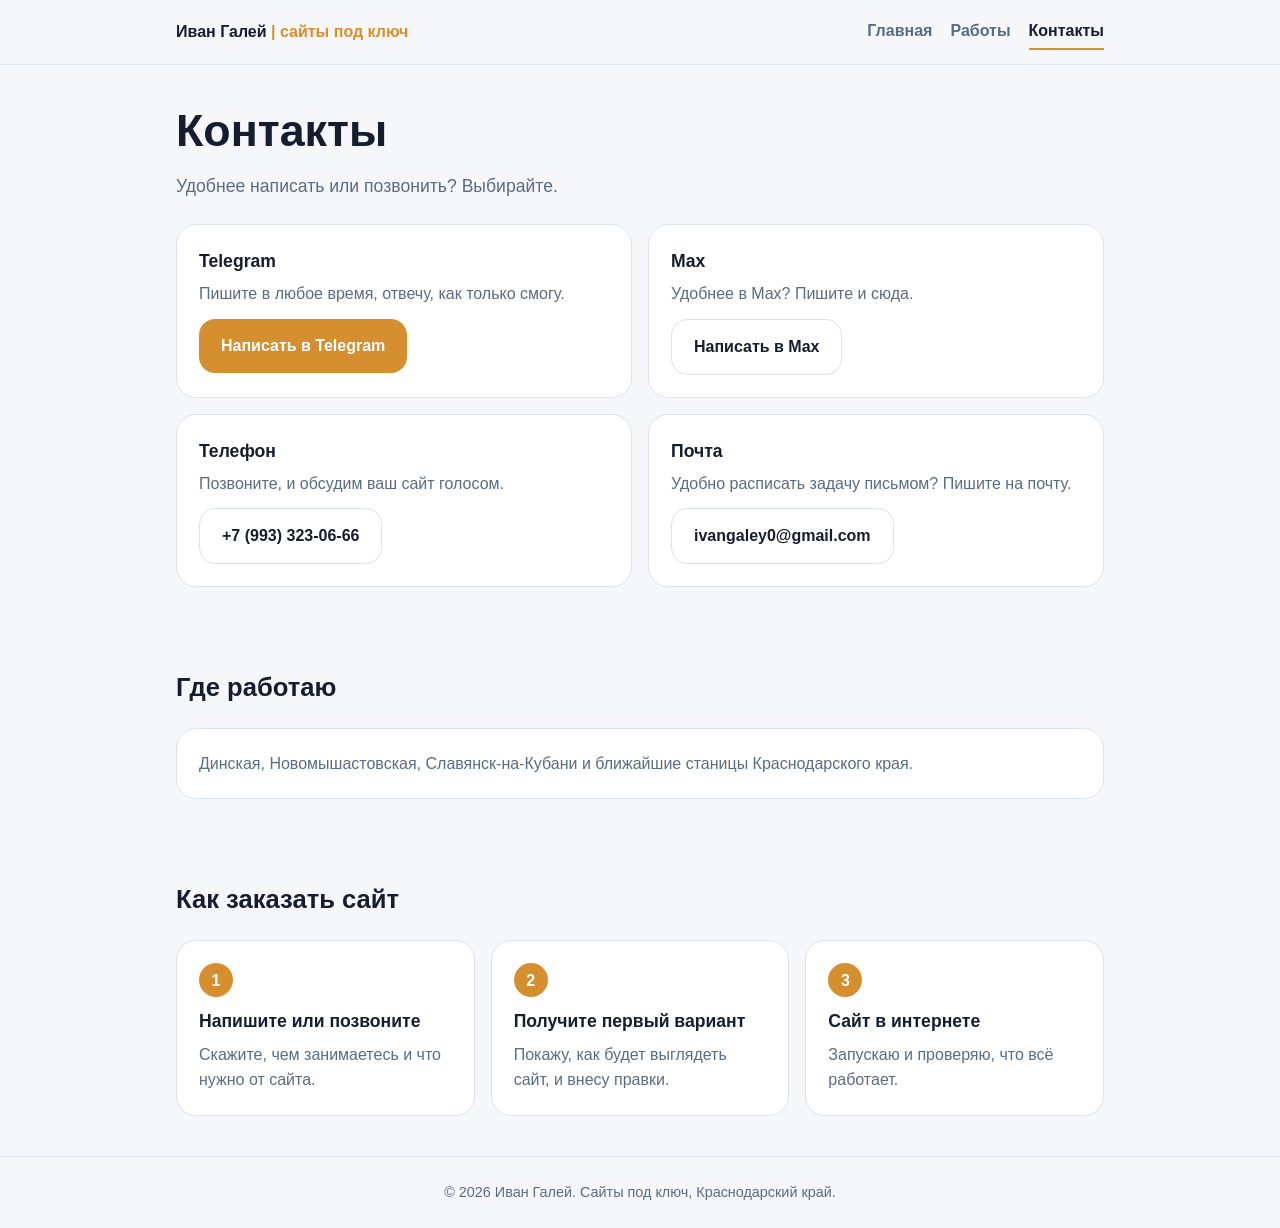
==== kontakty.html @ 56a94ce1 "Add files via upload" ====
<!DOCTYPE html>
<html lang="ru">
<head>
  <meta charset="utf-8">
  <meta name="viewport" content="width=device-width, initial-scale=1">
  <title>Контакты | Иван Галей, сайты под ключ</title>
  <meta name="description" content="Как связаться со мной: Telegram и телефон. Работаю в Динской, Новомышастовской, Славянске-на-Кубани и по округе.">
  <link rel="stylesheet" href="style.css">
</head>
<body>

<header>
  <div class="wrap">
    <a class="logo" href="index.html">Иван Галей <span>| сайты под ключ</span></a>
    <nav>
      <a href="index.html">Главная</a>
      <a href="raboty.html">Работы</a>
      <a class="active" href="kontakty.html">Контакты</a>
    </nav>
  </div>
</header>

<main class="wrap">

  <section>
    <h1>Контакты</h1>
    <p class="lead">Удобнее написать или позвонить? Выбирайте.</p>

    <div class="grid two">
      <div class="card">
        <h3>Telegram</h3>
        <p style="margin-bottom:12px">Пишите в любое время, отвечу, как только смогу.</p>
        <a class="btn" href="https://t.me/wank_323">Написать в Telegram</a>
      </div>
      <div class="card">
        <h3>Max</h3>
        <p style="margin-bottom:12px">Удобнее в Max? Пишите и сюда.</p>
        <a class="btn secondary" href="https://max.ru/u/f9LHodD0cOKSX7yw3_mEOk334DmVVaqaBVZtQYjm__lj0K4Vih-qZrPUJ2M">Написать в Max</a>
      </div>
      <div class="card">
        <h3>Телефон</h3>
        <p style="margin-bottom:12px">Позвоните, и обсудим ваш сайт голосом.</p>
        <a class="btn secondary" href="tel:+79933230666">+7 (993) 323-06-66</a>
      </div>
      <div class="card">
        <h3>Почта</h3>
        <p style="margin-bottom:12px">Удобно расписать задачу письмом? Пишите на почту.</p>
        <a class="btn secondary" href="mailto:ivangaley0@gmail.com">ivangaley0@gmail.com</a>
      </div>
    </div>
  </section>

  <section>
    <h2>Где работаю</h2>
    <div class="card">
      <p>Динская, Новомышастовская, Славянск-на-Кубани и ближайшие станицы Краснодарского края.</p>
    </div>
  </section>

  <section>
    <h2>Как заказать сайт</h2>
    <div class="grid three">
      <div class="card">
        <div class="step-num">1</div>
        <h3>Напишите или позвоните</h3>
        <p>Скажите, чем занимаетесь и что нужно от сайта.</p>
      </div>
      <div class="card">
        <div class="step-num">2</div>
        <h3>Получите первый вариант</h3>
        <p>Покажу, как будет выглядеть сайт, и внесу правки.</p>
      </div>
      <div class="card">
        <div class="step-num">3</div>
        <h3>Сайт в интернете</h3>
        <p>Запускаю и проверяю, что всё работает.</p>
      </div>
    </div>
  </section>

</main>

<footer>
  <div class="wrap">© 2026 Иван Галей. Сайты под ключ, Краснодарский край.</div>
</footer>

</body>
</html>
---- style.css ----
/* ===== ЦВЕТА: меняй только здесь ===== */
:root {
  --bg: #f6f7fb;          /* фон страницы */
  --bg-card: #ffffff;     /* фон карточек */
  --text: #151d2e;        /* заголовки и основной текст */
  --text-muted: #5a6b84;  /* второстепенный текст */
  --accent: #d68f2f;      /* оранжевый акцент (кнопки, выделения) */
  --accent-text: #ffffff; /* текст на оранжевых кнопках */
  --border: #dde3ee;      /* линии и рамки */
}

* { box-sizing: border-box; margin: 0; padding: 0; }

html { scroll-behavior: smooth; }

body {
  background: var(--bg);
  color: var(--text);
  font-family: -apple-system, "Segoe UI", Roboto, Arial, sans-serif;
  line-height: 1.6;
}

.wrap { max-width: 960px; margin: 0 auto; padding: 0 16px; }

/* ===== Шапка и меню ===== */
header {
  border-bottom: 1px solid var(--border);
  position: sticky;
  top: 0;
  background: var(--bg);
  z-index: 10;
}
header .wrap {
  display: flex;
  flex-wrap: wrap;
  align-items: center;
  justify-content: space-between;
  gap: 8px 16px;
  padding-top: 14px;
  padding-bottom: 14px;
}
.logo { font-weight: 800; color: var(--text); text-decoration: none; }
.logo span { color: var(--accent); }
nav { display: flex; gap: 18px; }
nav a {
  color: var(--text-muted);
  text-decoration: none;
  font-weight: 600;
  padding: 4px 0;
  border-bottom: 2px solid transparent;
}
nav a:hover { color: var(--text); }
nav a.active { color: var(--text); border-bottom-color: var(--accent); }

/* ===== Общие блоки ===== */
section { padding: 40px 0; }
h1 { font-size: 2.1rem; line-height: 1.15; font-weight: 800; margin-bottom: 16px; }
h1 em { color: var(--accent); font-style: normal; }
h2 { font-size: 1.6rem; font-weight: 800; margin-bottom: 20px; }
h3 { font-size: 1.1rem; font-weight: 700; margin-bottom: 6px; }
p { color: var(--text-muted); }
.lead { font-size: 1.1rem; max-width: 640px; margin-bottom: 24px; }

.buttons { display: flex; flex-wrap: wrap; gap: 12px; }
.btn {
  display: inline-block;
  padding: 14px 22px;
  border-radius: 16px;
  background: var(--accent);
  color: var(--accent-text);
  text-decoration: none;
  font-weight: 700;
}
.btn.secondary {
  background: var(--bg-card);
  color: var(--text);
  border: 1px solid var(--border);
}
.btn:hover { opacity: 0.9; }

.grid { display: grid; gap: 16px; grid-template-columns: 1fr; }
.card {
  background: var(--bg-card);
  border: 1px solid var(--border);
  border-radius: 20px;
  padding: 22px;
}
.tag {
  display: inline-block;
  font-size: 0.8rem;
  font-weight: 600;
  color: var(--accent);
  border: 1px solid var(--accent);
  border-radius: 999px;
  padding: 2px 10px;
  margin-bottom: 10px;
}
.step-num {
  display: inline-flex;
  align-items: center;
  justify-content: center;
  width: 34px;
  height: 34px;
  border-radius: 50%;
  background: var(--accent);
  color: var(--accent-text);
  font-weight: 800;
  margin-bottom: 10px;
}
.cta { text-align: center; }
.cta .buttons { justify-content: center; }
.cta p { margin-bottom: 20px; }

footer {
  border-top: 1px solid var(--border);
  padding: 24px 0;
  text-align: center;
  color: var(--text-muted);
  font-size: 0.9rem;
}

@media (min-width: 640px) {
  .grid.two { grid-template-columns: 1fr 1fr; }
  .grid.three { grid-template-columns: 1fr 1fr 1fr; }
  .grid.four { grid-template-columns: 1fr 1fr; }
  h1 { font-size: 2.8rem; }
}
@media (min-width: 900px) {
  .grid.four { grid-template-columns: repeat(4, 1fr); }
}
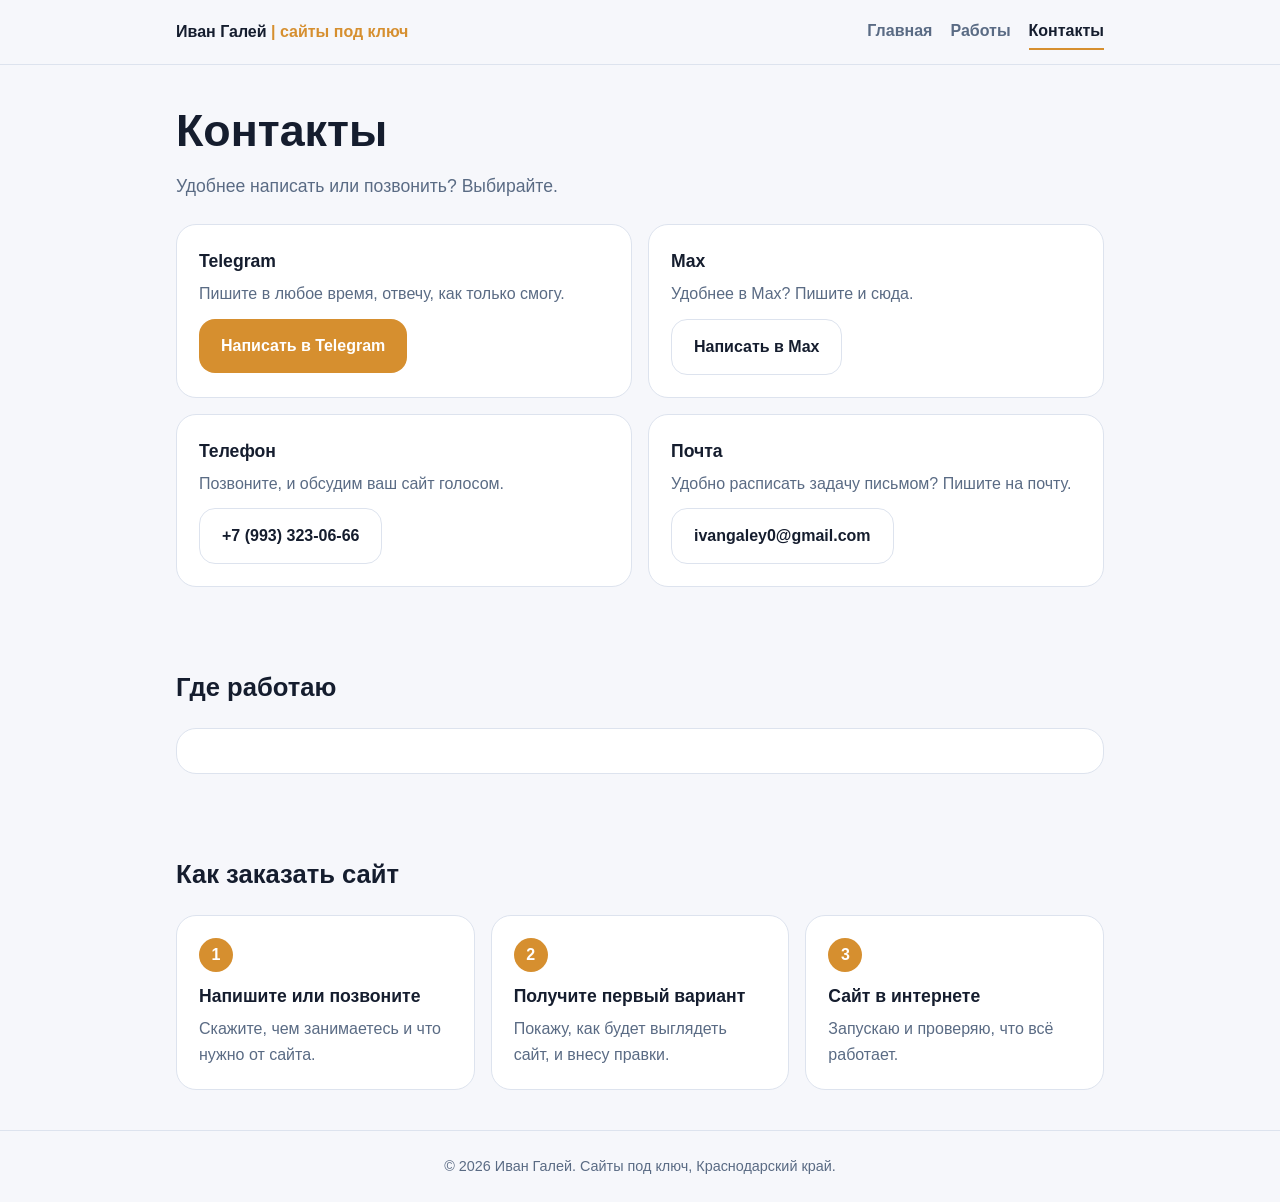
==== commit 29326b67: "Update kontakty.html" ====
--- a/kontakty.html
+++ b/kontakty.html
@@ -53,7 +53,8 @@
   <section>
     <h2>Где работаю</h2>
     <div class="card">
-      <p>Динская, Новомышастовская, Славянск-на-Кубани и ближайшие станицы Краснодарского края.</p>
+      <meta name="description" content="Сайты под ключ для местного бизнеса: Краснодар и Краснодарский край. Дизайн, тексты, запуск.">
+
     </div>
   </section>
 
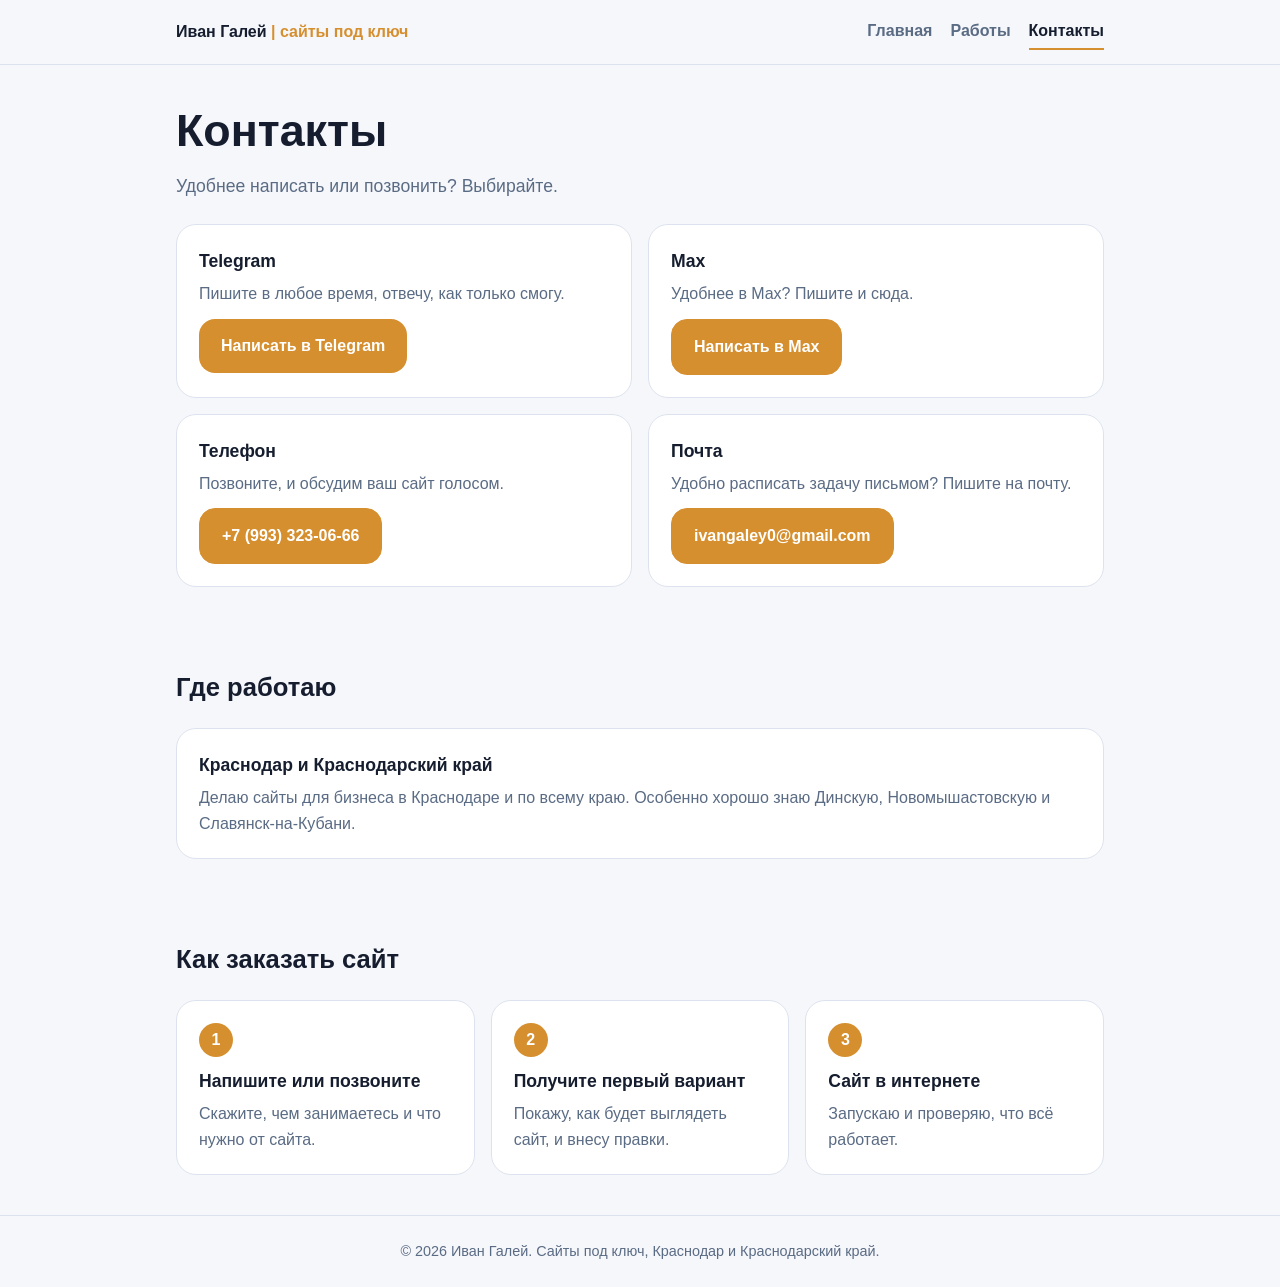
==== commit fc290a0b: "Add files via upload" ====
--- a/kontakty.html
+++ b/kontakty.html
@@ -4,7 +4,7 @@
   <meta charset="utf-8">
   <meta name="viewport" content="width=device-width, initial-scale=1">
   <title>Контакты | Иван Галей, сайты под ключ</title>
-  <meta name="description" content="Как связаться со мной: Telegram и телефон. Работаю в Динской, Новомышастовской, Славянске-на-Кубани и по округе.">
+  <meta name="description" content="Как связаться со мной: Telegram, Max, телефон и почта. Работаю в Краснодаре и по всему Краснодарскому краю.">
   <link rel="stylesheet" href="style.css">
 </head>
 <body>
@@ -53,8 +53,8 @@
   <section>
     <h2>Где работаю</h2>
     <div class="card">
-      <meta name="description" content="Сайты под ключ для местного бизнеса: Краснодар и Краснодарский край. Дизайн, тексты, запуск.">
-
+      <h3>Краснодар и Краснодарский край</h3>
+      <p>Делаю сайты для бизнеса в Краснодаре и по всему краю. Особенно хорошо знаю Динскую, Новомышастовскую и Славянск-на-Кубани.</p>
     </div>
   </section>
 
@@ -82,7 +82,7 @@
 </main>
 
 <footer>
-  <div class="wrap">© 2026 Иван Галей. Сайты под ключ, Краснодарский край.</div>
+  <div class="wrap">© 2026 Иван Галей. Сайты под ключ, Краснодар и Краснодарский край.</div>
 </footer>
 
 </body>
--- a/style.css
+++ b/style.css
@@ -72,9 +72,9 @@
   font-weight: 700;
 }
 .btn.secondary {
-  background: var(--bg-card);
-  color: var(--text);
-  border: 1px solid var(--border);
+  background: var(--accent);
+  color: var(--accent-text);
+  border: 1px solid var(--accent);
 }
 .btn:hover { opacity: 0.9; }
 
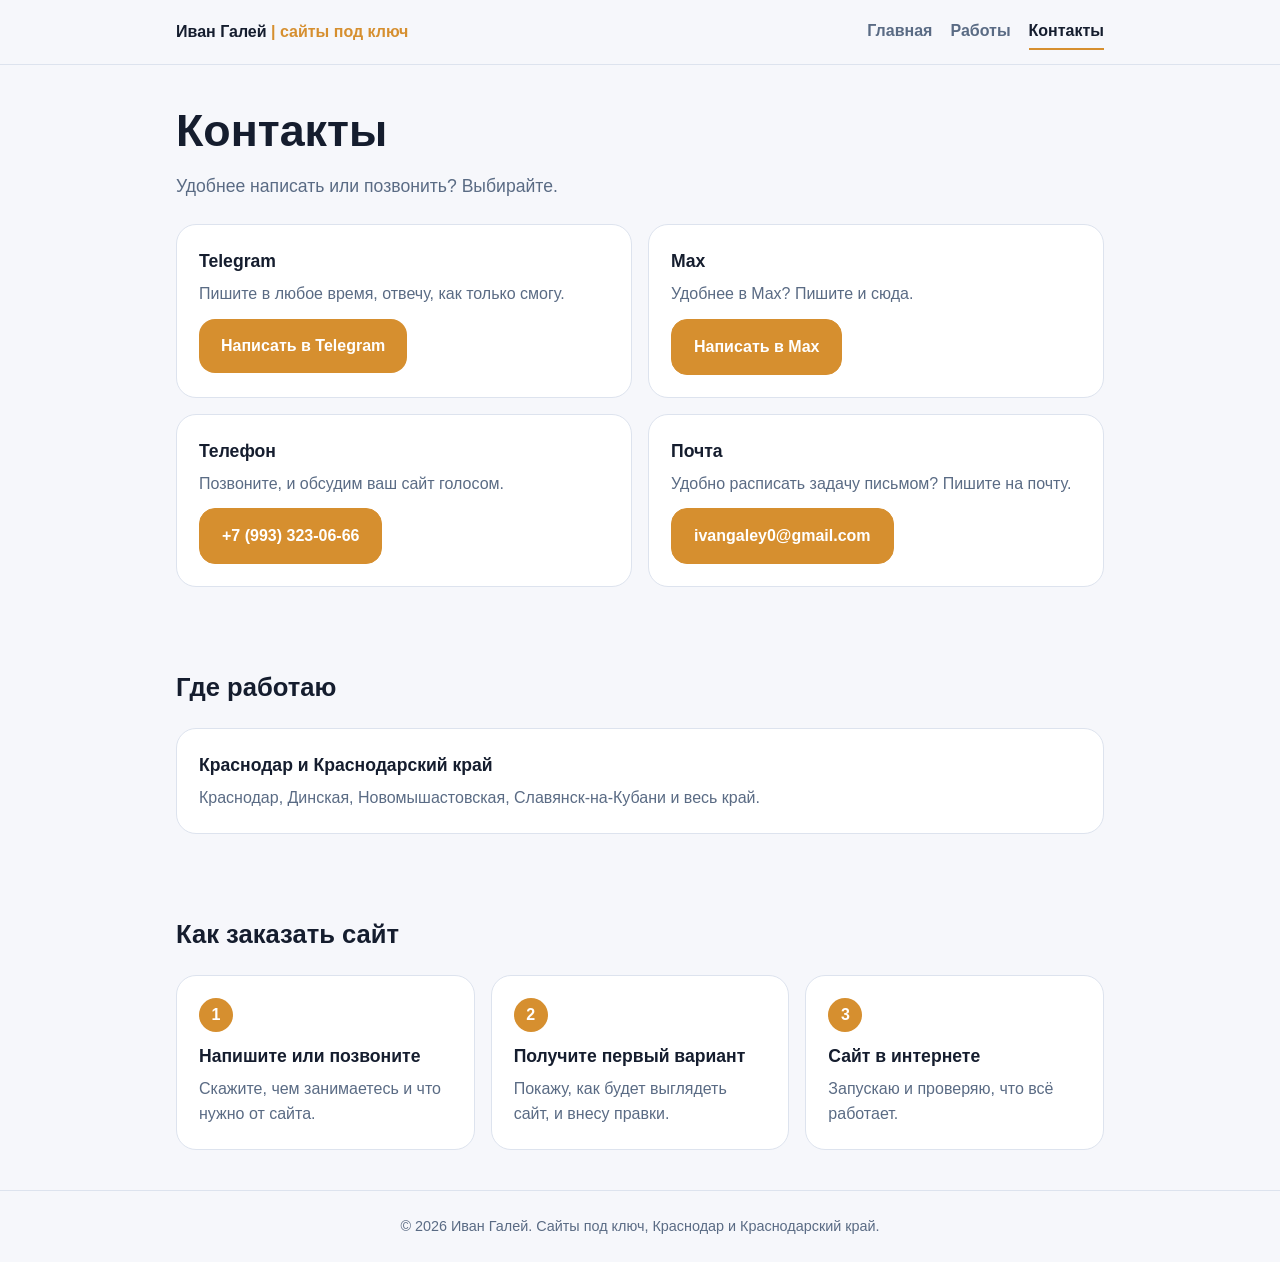
==== commit d97de337: "Add files via upload" ====
--- a/kontakty.html
+++ b/kontakty.html
@@ -54,7 +54,7 @@
     <h2>Где работаю</h2>
     <div class="card">
       <h3>Краснодар и Краснодарский край</h3>
-      <p>Делаю сайты для бизнеса в Краснодаре и по всему краю. Особенно хорошо знаю Динскую, Новомышастовскую и Славянск-на-Кубани.</p>
+      <p>Краснодар, Динская, Новомышастовская, Славянск-на-Кубани и весь край.</p>
     </div>
   </section>
 
--- a/style.css
+++ b/style.css
@@ -85,6 +85,17 @@
   border-radius: 20px;
   padding: 22px;
 }
+.work-img { display: block; margin-bottom: 16px; }
+.work-img img {
+  width: 100%;
+  height: auto;
+  display: block;
+  border-radius: 14px;
+  border: 1px solid var(--border);
+  transition: transform 0.2s;
+}
+.work-img:hover img { transform: translateY(-2px); }
+.price { font-size: 2.2rem; font-weight: 800; color: var(--text); line-height: 1.1; margin: 4px 0 12px; }
 .tag {
   display: inline-block;
   font-size: 0.8rem;
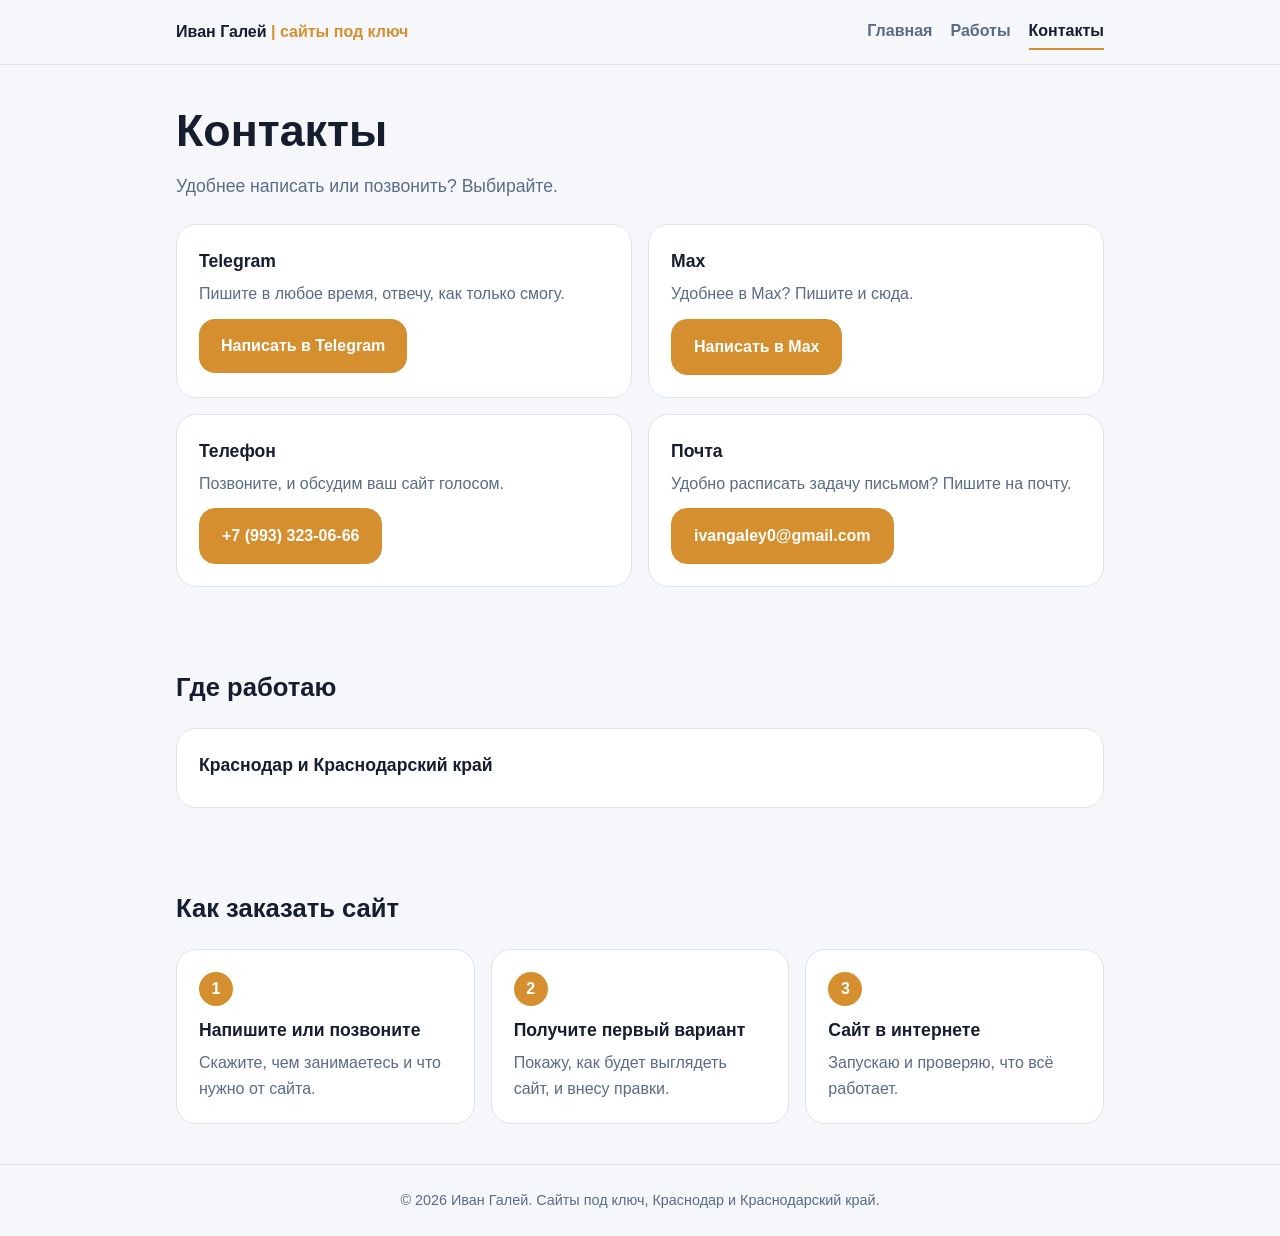
==== commit 3d28c8ef: "Add files via upload" ====
--- a/kontakty.html
+++ b/kontakty.html
@@ -54,7 +54,6 @@
     <h2>Где работаю</h2>
     <div class="card">
       <h3>Краснодар и Краснодарский край</h3>
-      <p>Краснодар, Динская, Новомышастовская, Славянск-на-Кубани и весь край.</p>
     </div>
   </section>
 
